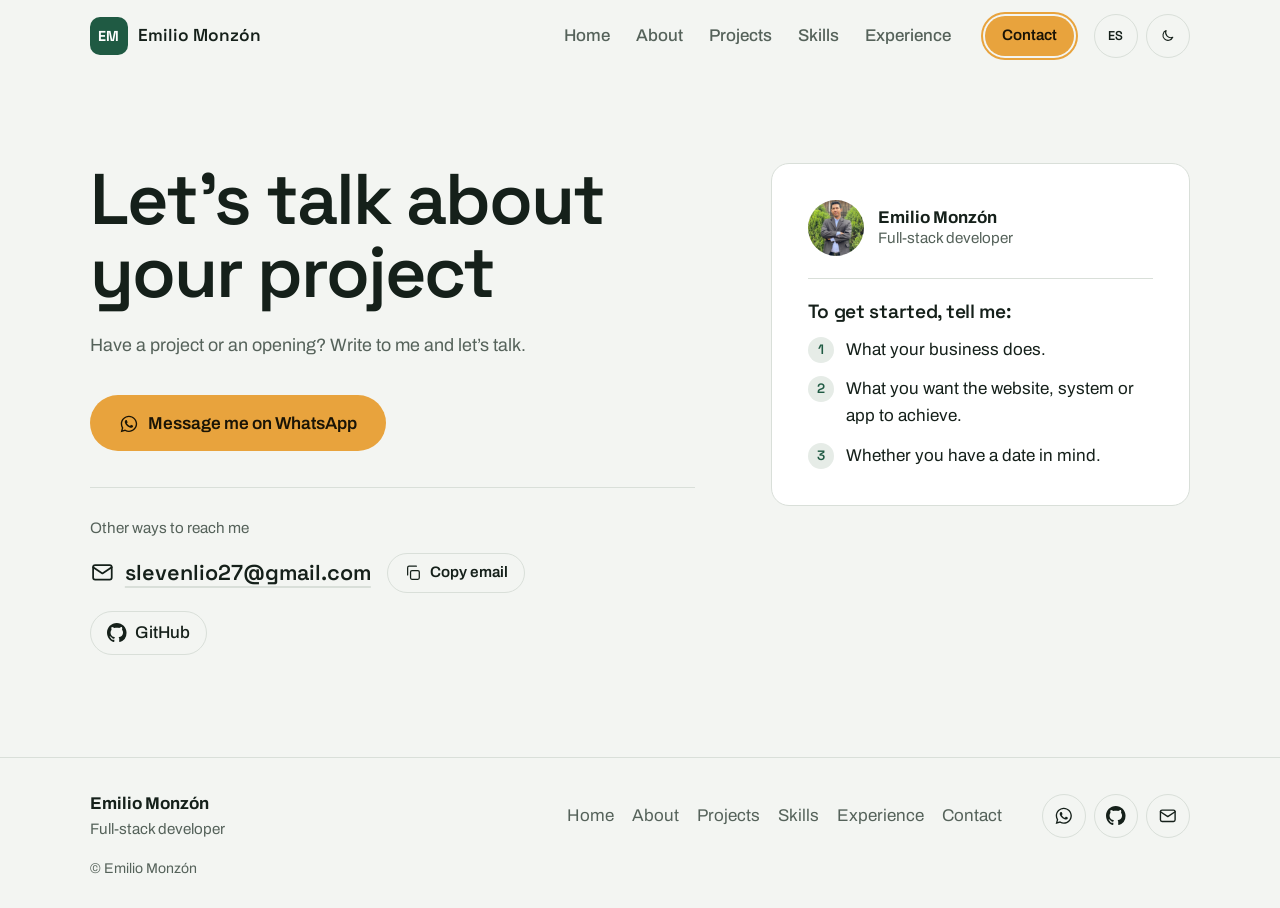
==== contacto.html @ 6cfb5571 "WhatsApp con mensaje listo y vista previa al compartir - El enlace de WhatsApp abre el chat con +505" ====
<!DOCTYPE html>
<html lang="es">
<head>
<meta charset="UTF-8">
<meta name="viewport" content="width=device-width, initial-scale=1, viewport-fit=cover">
<title>Contacto · Emilio Monzón</title>
<meta name="description" content="¿Tienes un proyecto? Escríbeme por WhatsApp o correo y conversemos.">
<link rel="canonical" href="https://slevenlio27.github.io/SlevenLio27/contacto.html">
<meta property="og:type" content="website">
<meta property="og:locale" content="es_NI">
<meta property="og:site_name" content="Emilio Monzón">
<meta property="og:title" content="Contacto · Emilio Monzón">
<meta property="og:description" content="¿Tienes un proyecto? Escríbeme por WhatsApp o correo y conversemos.">
<meta property="og:url" content="https://slevenlio27.github.io/SlevenLio27/contacto.html">
<meta property="og:image" content="https://slevenlio27.github.io/SlevenLio27/img/og.jpg">
<meta property="og:image:width" content="1200">
<meta property="og:image:height" content="630">
<meta property="og:image:alt" content="Emilio Monzón, desarrollador full stack, con capturas de sus proyectos">
<meta name="twitter:card" content="summary_large_image">
<meta name="twitter:image" content="https://slevenlio27.github.io/SlevenLio27/img/og.jpg">
<meta name="theme-color" content="#F3F5F2" media="(prefers-color-scheme: light)">
<meta name="theme-color" content="#0F1512" media="(prefers-color-scheme: dark)">
<script>try{var m=localStorage.getItem("theme");if(m==="dark"||m==="light")document.documentElement.dataset.theme=m;}catch(e){}</script>
<link rel="preconnect" href="https://fonts.googleapis.com">
<link rel="preconnect" href="https://fonts.gstatic.com" crossorigin>
<link href="https://fonts.googleapis.com/css2?family=Archivo:wght@400;500;600&family=Space+Grotesk:wght@500;600;700&display=swap" rel="stylesheet">
<link rel="stylesheet" href="css/estilos.css">
<link rel="icon" href="data:image/svg+xml,<svg xmlns='http://www.w3.org/2000/svg' viewBox='0 0 32 32'><rect width='32' height='32' rx='8' fill='%231F5A43'/><text x='16' y='21.5' font-family='Arial' font-weight='700' font-size='14' text-anchor='middle' fill='white'>EM</text></svg>">
</head>
<body data-page="contacto">
<a class="skip" href="#main">Saltar al contenido</a>
<div id="root"></div>
<noscript><p style="padding:2rem">Este sitio necesita JavaScript para mostrar su contenido.</p></noscript>
<script src="js/app.js"></script>
</body>
</html>
---- css/estilos.css ----
/* Portafolio · Emilio Monzón — estilos
   Una sola identidad: pino de Estelí como marca, ámbar solo para contactar. */

:root {
  --bg: #F3F5F2;
  --surface: #FFFFFF;
  --tint: #E6ECE7;
  --ink: #15201A;
  --muted: #55625A;
  --line: #D9DFD9;
  --pine: #1F5A43;
  --pine-ink: #FFFFFF;
  --amber: #E8A33D;
  --amber-hover: #DB9228;
  --amber-ink: #1A1406;
  --band: #173F30;
  --band-ink: #EEF4EF;
  --band-muted: #B9CCBF;
  --live: #2F9E5A;
  --shadow: 0 1px 2px rgba(21, 32, 26, .06), 0 12px 32px -12px rgba(21, 32, 26, .22);
  --radius: 14px;
  --font-head: "Space Grotesk", system-ui, sans-serif;
  --font-body: "Archivo", system-ui, sans-serif;
  --wrap: 1180px;
  --gutter: clamp(16px, 4vw, 40px);
  color-scheme: light;
}
@media (prefers-color-scheme: dark) {
  :root:not([data-theme="light"]) {
    --bg: #0F1512; --surface: #161F1A; --tint: #1C2721; --ink: #E8EEE9; --muted: #9DAAA2; --line: #2A3530;
    --pine: #6CC29C; --pine-ink: #0B1410; --amber: #F0B54F; --amber-hover: #F5C46C; --amber-ink: #1A1406;
    --band: #13231C; --band-ink: #E8EEE9; --band-muted: #A3B6AA; --live: #4CC27A;
    --shadow: 0 1px 2px rgba(0, 0, 0, .4), 0 14px 34px -14px rgba(0, 0, 0, .7);
    color-scheme: dark;
  }
}
:root[data-theme="dark"] {
  --bg: #0F1512; --surface: #161F1A; --tint: #1C2721; --ink: #E8EEE9; --muted: #9DAAA2; --line: #2A3530;
  --pine: #6CC29C; --pine-ink: #0B1410; --amber: #F0B54F; --amber-hover: #F5C46C; --amber-ink: #1A1406;
  --band: #13231C; --band-ink: #E8EEE9; --band-muted: #A3B6AA; --live: #4CC27A;
  --shadow: 0 1px 2px rgba(0, 0, 0, .4), 0 14px 34px -14px rgba(0, 0, 0, .7);
  color-scheme: dark;
}

*, *::before, *::after { box-sizing: border-box; }
html { -webkit-text-size-adjust: 100%; scroll-padding-top: 88px; }
body {
  margin: 0; background: var(--bg); color: var(--ink);
  font: 400 1.0625rem/1.6 var(--font-body);
  -webkit-font-smoothing: antialiased; text-rendering: optimizeLegibility;
  overflow-x: hidden;
}
img { display: block; max-width: 100%; }
a { color: inherit; }
h1, h2, h3 { font-family: var(--font-head); font-weight: 600; line-height: 1.12; letter-spacing: -.015em; margin: 0; text-wrap: balance; }
p { margin: 0; text-wrap: pretty; }
ul, ol { margin: 0; padding: 0; list-style: none; }
svg { width: 1.15em; height: 1.15em; flex: none; }
:focus-visible { outline: 3px solid var(--pine); outline-offset: 3px; border-radius: 6px; }
.visually-hidden { position: absolute !important; width: 1px; height: 1px; overflow: hidden; clip: rect(0 0 0 0); white-space: nowrap; }
.skip { position: absolute; left: 12px; top: -60px; z-index: 50; background: var(--ink); color: var(--bg); padding: 10px 14px; border-radius: 8px; text-decoration: none; }
.skip:focus { top: 12px; }
.wrap { width: 100%; max-width: var(--wrap); margin-inline: auto; padding-inline: var(--gutter); }
.muted { color: var(--muted); }
#root { min-height: 100vh; display: flex; flex-direction: column; }
main { flex: 1; }

/* ---------- botones ---------- */
.btn {
  display: inline-flex; align-items: center; justify-content: center; gap: .55em;
  min-height: 48px; padding: 0 1.3em; border-radius: 999px; border: 1.5px solid transparent;
  font: 600 1rem/1 var(--font-body); text-decoration: none; cursor: pointer; white-space: nowrap;
  transition: background-color .18s ease, border-color .18s ease, color .18s ease, transform .18s ease;
}
.btn:active { transform: translateY(1px); }
.btn-sm { min-height: 40px; padding: 0 1.05em; font-size: .95rem; }
.btn-lg { min-height: 56px; padding: 0 1.6em; font-size: 1.08rem; }
.btn-cta { background: var(--amber); color: var(--amber-ink); }
.btn-cta:hover { background: var(--amber-hover); }
.btn-cta:focus-visible { outline-color: var(--amber); }
.btn-primary { background: var(--pine); color: var(--pine-ink); }
.btn-primary:hover { filter: brightness(1.08); }
.btn-ghost { border-color: var(--line); color: var(--ink); background: transparent; }
.btn-ghost:hover { border-color: var(--ink); }
.btn-ghost-on-dark { border-color: rgba(255, 255, 255, .28); color: var(--band-ink); }
.btn-ghost-on-dark:hover { border-color: var(--band-ink); }
.icon-btn {
  display: inline-grid; place-items: center; width: 44px; height: 44px; border-radius: 999px;
  border: 1.5px solid var(--line); background: transparent; color: var(--ink); cursor: pointer;
  transition: border-color .18s ease;
}
.icon-btn:hover { border-color: var(--ink); }
.lang-code { font: 600 .8rem/1 var(--font-head); letter-spacing: .04em; }
.text-link { color: var(--pine); font-weight: 600; text-decoration: underline; text-decoration-thickness: 1.5px; text-underline-offset: 4px; }
.text-link:hover { text-decoration-thickness: 2.5px; }

/* ---------- cabecera ---------- */
.site-header { position: sticky; top: 0; z-index: 30; background: var(--bg); border-bottom: 1px solid transparent; transition: border-color .2s ease; }
.site-header.scrolled { border-bottom-color: var(--line); }
.header-row { display: flex; align-items: center; gap: 20px; min-height: 72px; }
.brand { display: inline-flex; align-items: center; gap: 10px; text-decoration: none; margin-right: auto; }
.brand-mark { display: grid; place-items: center; width: 38px; height: 38px; border-radius: 10px; background: var(--pine); color: var(--pine-ink); font: 700 .9rem/1 var(--font-head); letter-spacing: .02em; }
.brand-name { font: 600 1.08rem/1 var(--font-head); }
.nav { display: flex; align-items: center; gap: 22px; }
.nav ul { display: flex; gap: 2px; }
.nav ul a { display: block; padding: 10px 12px; border-radius: 8px; text-decoration: none; color: var(--muted); font-weight: 500; }
.nav ul a:hover { color: var(--ink); }
.nav ul a[aria-current="page"] { color: var(--ink); box-shadow: inset 0 -2px 0 var(--pine); border-radius: 0; }
.nav-cta[aria-current="page"], .mobile-cta[aria-current="page"] { box-shadow: 0 0 0 2px var(--bg), 0 0 0 4px var(--amber); }
.header-tools, .desk-tools, .nav-tools { display: flex; align-items: center; gap: 8px; }
.nav-tools, .mobile-cta, .menu-btn { display: none; }

@media (max-width: 980px) {
  .menu-btn, .mobile-cta { display: inline-flex; }
  .desk-tools { display: none; }
  .nav {
    position: fixed; inset: 72px 0 auto 0; z-index: 29; flex-direction: column; align-items: stretch; gap: 12px;
    padding: 12px var(--gutter) 24px; background: var(--bg); border-bottom: 1px solid var(--line);
    box-shadow: 0 18px 30px -20px rgba(0, 0, 0, .35);
    visibility: hidden; opacity: 0; transform: translateY(-8px);
    transition: opacity .18s ease, transform .18s ease, visibility 0s linear .18s;
  }
  .menu-open .nav { visibility: visible; opacity: 1; transform: none; transition: opacity .18s ease, transform .18s ease; }
  .nav ul { flex-direction: column; }
  .nav ul a { padding: 14px 4px; font-size: 1.1rem; border-bottom: 1px solid var(--line); border-radius: 0; }
  .nav ul a[aria-current="page"] { box-shadow: inset 3px 0 0 var(--pine); padding-left: 14px; }
  .nav-cta { display: none; }
  .nav-tools { display: flex; padding-top: 4px; }
}
@media (max-width: 359px) { .brand-name { display: none; } }

/* ---------- inicio ---------- */
.hero { display: grid; grid-template-columns: minmax(0, 1fr) minmax(0, 1.02fr); gap: clamp(32px, 5vw, 72px); align-items: center; padding-block: clamp(36px, 6vw, 80px) clamp(40px, 6vw, 88px); }
.hero-who { display: flex; align-items: center; gap: 12px; margin-bottom: 28px; line-height: 1.3; }
.hero-who strong { display: block; font-weight: 600; }
.hero-who span span { color: var(--muted); font-size: .95rem; }
.avatar { width: 48px; height: 48px; border-radius: 999px; overflow: hidden; background: var(--tint); flex: none; }
.avatar img { width: 100%; height: 100%; object-fit: cover; }
.hero h1 { font-size: clamp(2.3rem, 4.6vw, 4rem); line-height: 1.04; letter-spacing: -.028em; max-width: 15ch; }
.lead { font-size: clamp(1.08rem, 1.4vw, 1.22rem); color: var(--muted); max-width: 52ch; margin-top: 22px; }
.hero-actions { display: flex; flex-wrap: wrap; gap: 12px; margin-top: 32px; }

/* collage de capturas reales: el elemento memorable */
.collage { position: relative; aspect-ratio: 1 / .9; }
.collage .device { position: absolute; margin: 0; }
.collage .c-wide { top: 4%; left: 0; width: 92%; }
.collage .c-tall { width: 29%; }
.collage .c-tall-1 { right: 0; bottom: 0; }
.collage .c-tall-2 { right: 25%; bottom: 0; z-index: 2; }
.collage:has(.c-tall-2) .c-tall-1 { bottom: 7%; }
.collage:not(:has(.c-wide)) .c-tall-1 { left: 8%; right: auto; top: 0; bottom: auto; width: 40%; }
.collage:not(:has(.c-wide)) .c-tall-2 { right: 6%; bottom: 0; width: 40%; }
.ready .collage .device { animation: settle .9s cubic-bezier(.2, .8, .2, 1) both; }
.ready .collage .c-tall-1 { animation-delay: .12s; }
.ready .collage .c-tall-2 { animation-delay: .24s; }
@keyframes settle { from { opacity: 0; transform: translateY(28px); } to { opacity: 1; transform: none; } }

/* marcos */
.device { margin: 0; position: relative; }
.browser { background: var(--surface); border: 1px solid var(--line); border-radius: 12px; overflow: hidden; box-shadow: var(--shadow); }
.browser-bar { display: flex; align-items: center; gap: 6px; height: 34px; padding: 0 12px; border-bottom: 1px solid var(--line); background: var(--surface); }
.browser-bar i { width: 9px; height: 9px; border-radius: 99px; background: var(--line); }
.browser-bar span { margin-left: 10px; font-size: .74rem; color: var(--muted); white-space: nowrap; overflow: hidden; text-overflow: ellipsis; background: var(--tint); padding: 3px 12px; border-radius: 99px; max-width: 70%; }
.browser-screen { position: relative; aspect-ratio: 1 / var(--r, .625); background: var(--tint); overflow: hidden; }
.browser-screen img, .phone-screen img { position: absolute; inset: 0; width: 100%; height: 100%; object-fit: cover; object-position: top center; }
.phone { padding: 7px; background: #111814; border: 1px solid var(--line); border-radius: 26px; box-shadow: var(--shadow); }
.phone-screen { position: relative; aspect-ratio: 9 / 19; border-radius: 20px; overflow: hidden; background: var(--tint); }
.shot-initials { position: absolute; inset: 0; display: grid; place-items: center; font: 700 2rem/1 var(--font-head); color: var(--muted); }

/* tira de sitios en línea */
.live-strip { border-block: 1px solid var(--line); }
.live-list { display: flex; flex-wrap: wrap; }
.live-list li { flex: 1 1 220px; min-width: 0; }
.live-list a, .live-host { min-width: 0; }
.live-list li + li { border-left: 1px solid var(--line); }
.live-list a { display: flex; align-items: center; gap: 10px; padding: 20px 20px; text-decoration: none; min-height: 64px; }
.live-list li:first-child a { padding-left: 0; }
.live-list strong { white-space: nowrap; }
.live-list a:hover strong { text-decoration: underline; text-underline-offset: 3px; }
.live-host { color: var(--muted); font-size: .92rem; margin-right: auto; white-space: nowrap; overflow: hidden; text-overflow: ellipsis; }
.live-list svg { color: var(--muted); }
.dot { width: 8px; height: 8px; border-radius: 99px; background: var(--live); box-shadow: 0 0 0 4px color-mix(in srgb, var(--live) 22%, transparent); flex: none; }

/* bloques */
.block { padding-block: clamp(56px, 8vw, 104px) 0; }
.block-head { display: flex; align-items: baseline; justify-content: space-between; gap: 16px; flex-wrap: wrap; }
.block-title { font-size: clamp(1.6rem, 2.6vw, 2.25rem); letter-spacing: -.02em; max-width: 24ch; }
.services { display: grid; grid-template-columns: repeat(3, minmax(0, 1fr)); gap: clamp(20px, 3vw, 40px); margin-top: 36px; }
.services li { border-top: 2px solid var(--pine); padding-top: 22px; }
.services h3 { font-size: 1.28rem; margin-bottom: 10px; }
.services p { color: var(--muted); }

.work-grid { display: grid; grid-template-columns: repeat(3, minmax(0, 1fr)); gap: clamp(16px, 2.4vw, 28px); margin-top: 32px; }
.work-card a { display: block; text-decoration: none; height: 100%; }
.work-card h3 { font-size: 1.22rem; margin-top: 18px; }
.work-card p { color: var(--muted); margin-top: 6px; font-size: .98rem; display: -webkit-box; -webkit-line-clamp: 3; -webkit-box-orient: vertical; overflow: hidden; }
.work-card a:hover h3 { text-decoration: underline; text-underline-offset: 4px; text-decoration-thickness: 2px; }
.work-media { aspect-ratio: 4 / 3; background: var(--tint); border-radius: var(--radius); padding: clamp(14px, 2vw, 22px); display: grid; place-items: center; overflow: hidden; }
.work-media .browser { width: 100%; }
.work-media .browser-screen { aspect-ratio: 1 / .62; }
.work-media .phone { height: 100%; padding: 5px; border-radius: 18px; }
.work-media .phone-screen { height: 100%; width: auto; border-radius: 14px; }

.process { display: grid; grid-template-columns: repeat(4, minmax(0, 1fr)); gap: clamp(16px, 2.4vw, 32px); margin-top: 36px; counter-reset: step; }
.process li { counter-increment: step; position: relative; padding-top: 58px; }
.process li::before { content: counter(step); position: absolute; top: 0; left: 0; display: grid; place-items: center; width: 40px; height: 40px; border-radius: 99px; background: var(--pine); color: var(--pine-ink); font: 600 1rem/1 var(--font-head); }
.process li:not(:last-child)::after { content: ""; position: absolute; top: 20px; left: 52px; right: -12px; height: 1.5px; background: var(--line); }
.process h3 { font-size: 1.18rem; margin-bottom: 8px; }
.process p { color: var(--muted); font-size: .98rem; }

/* franja de llamada a la acción */
.cta-band { background: var(--band); color: var(--band-ink); margin-top: clamp(64px, 9vw, 120px); }
.cta-inner { display: flex; align-items: center; justify-content: space-between; gap: 28px 48px; flex-wrap: wrap; padding-block: clamp(44px, 6vw, 72px); }
.cta-band h2 { font-size: clamp(1.7rem, 3vw, 2.5rem); letter-spacing: -.02em; }
.cta-band p { color: var(--band-muted); margin-top: 10px; max-width: 50ch; }
.cta-actions { display: flex; flex-wrap: wrap; gap: 12px; }

/* pie */
.site-footer { border-top: 1px solid var(--line); }
.cta-band + .site-footer { border-top: 0; }
.footer-row { display: flex; align-items: center; gap: 24px 40px; flex-wrap: wrap; padding-block: 32px 16px; }
.footer-id { display: flex; flex-direction: column; margin-right: auto; }
.footer-id span { color: var(--muted); font-size: .95rem; }
.footer-nav { display: flex; flex-wrap: wrap; gap: 4px 18px; }
.footer-nav a { color: var(--muted); text-decoration: none; display: inline-block; padding: 8px 0; }
.footer-nav a:hover { color: var(--ink); }
.socials { display: flex; gap: 8px; }
.socials a { display: grid; place-items: center; width: 44px; height: 44px; border-radius: 999px; border: 1.5px solid var(--line); color: var(--ink); }
.socials a:hover { border-color: var(--ink); }
.footer-note { color: var(--muted); font-size: .88rem; padding-bottom: 28px; }

/* ---------- páginas internas ---------- */
.page-head { padding-block: clamp(40px, 7vw, 88px) clamp(28px, 4vw, 48px); }
.page-head h1 { font-size: clamp(2.4rem, 5.4vw, 4.4rem); letter-spacing: -.03em; line-height: 1.02; }

/* sobre mí */
.about { display: grid; grid-template-columns: minmax(0, 1.25fr) minmax(0, .9fr); gap: clamp(32px, 6vw, 88px); align-items: start; }
.about-text { display: grid; gap: 18px; font-size: 1.12rem; max-width: 62ch; }
.about-text p:first-child { font-size: clamp(1.22rem, 1.8vw, 1.42rem); line-height: 1.5; color: var(--ink); }
.about-text p + p { color: var(--muted); }
.about-place { display: flex; align-items: center; gap: 8px; font-weight: 600; color: var(--pine) !important; }
.about-photo { margin: 0; border-radius: var(--radius); overflow: hidden; background: var(--tint); aspect-ratio: 4 / 5; }
.about-photo img { width: 100%; height: 100%; object-fit: cover; }
.traits { display: grid; grid-template-columns: repeat(3, minmax(0, 1fr)); gap: 0 32px; margin-top: 28px; }
.traits li { display: flex; gap: 12px; align-items: flex-start; padding: 18px 0; border-bottom: 1px solid var(--line); font-size: 1.08rem; }
.traits svg { color: var(--pine); margin-top: 4px; }
.traits small { display: block; color: var(--muted); font-size: .95rem; }

/* proyectos */
.cases { display: grid; gap: clamp(56px, 8vw, 104px); }
.case { display: grid; grid-template-columns: minmax(0, 1.15fr) minmax(0, 1fr); gap: clamp(28px, 5vw, 72px); align-items: center; scroll-margin-top: 96px; }
.case.flip .case-media { order: 2; }
.case-media { background: var(--tint); border-radius: calc(var(--radius) + 6px); padding: clamp(20px, 4vw, 48px); display: grid; place-items: center; }
.case-media .phone { width: min(260px, 62%); }
.case-media .browser { width: 100%; }
.case-live { display: flex; align-items: center; gap: 10px; font-weight: 600; color: var(--live); font-size: .95rem; }
.case-live > span { white-space: nowrap; }
.case-host { color: var(--muted); font-weight: 500; min-width: 0; overflow: hidden; text-overflow: ellipsis; }
.case-host::before { content: "/"; margin-right: 10px; color: var(--line); }
.case h2 { font-size: clamp(1.9rem, 3.4vw, 2.8rem); letter-spacing: -.025em; margin-top: 14px; }
.case-desc { color: var(--muted); font-size: 1.1rem; margin-top: 14px; max-width: 52ch; }
.case-label { font: 600 .95rem/1 var(--font-body); color: var(--ink); margin-top: 26px; }
.tags { display: flex; flex-wrap: wrap; gap: 8px; margin-top: 12px; }
.tags li { padding: 6px 12px; border-radius: 99px; background: var(--surface); border: 1px solid var(--line); font-size: .92rem; }
.tags-lg li { padding: 10px 16px; font-size: 1rem; }
.case-links { display: flex; flex-wrap: wrap; gap: 12px; margin-top: 28px; }

/* habilidades */
.skills { display: grid; grid-template-columns: repeat(2, minmax(0, 1fr)); gap: clamp(32px, 6vw, 80px); }
.skill-list { margin-top: 20px; }
.skill { padding: 16px 0; border-bottom: 1px solid var(--line); }
.skill-top { display: flex; justify-content: space-between; align-items: baseline; gap: 16px; }
.skill-top strong { font-size: 1.1rem; font-weight: 600; }
.skill-meta { display: flex; gap: 14px; color: var(--muted); font-size: .92rem; }
.meter { display: grid; grid-template-columns: repeat(4, 1fr); gap: 4px; margin-top: 10px; }
.meter i { height: 6px; border-radius: 99px; background: var(--line); }
.meter i.on { background: var(--pine); }
.skill-note { color: var(--muted); font-size: .95rem; margin-top: 8px; }

/* experiencia */
.timeline { border-left: 2px solid var(--line); margin-left: 6px; }
.timeline li { position: relative; display: grid; grid-template-columns: 200px minmax(0, 1fr); gap: 8px 40px; padding: 0 0 48px 32px; }
.timeline li::before { content: ""; position: absolute; left: -8px; top: 6px; width: 14px; height: 14px; border-radius: 99px; background: var(--bg); border: 3px solid var(--pine); }
.tl-period { color: var(--muted); font-weight: 500; padding-top: 2px; }
.tl-body h2 { font-size: 1.4rem; }
.tl-body p { color: var(--muted); margin-top: 8px; max-width: 60ch; }
.tl-body .tl-place { color: var(--pine); font-weight: 600; margin-top: 4px; }

/* contacto */
.contact { display: grid; grid-template-columns: minmax(0, 1.3fr) minmax(0, .9fr); gap: clamp(32px, 6vw, 88px); align-items: start; padding-block: clamp(40px, 7vw, 96px) clamp(56px, 8vw, 112px); }
.contact h1 { font-size: clamp(2.5rem, 5.6vw, 4.6rem); letter-spacing: -.03em; line-height: 1.02; max-width: 13ch; }
.contact-actions { margin-top: 36px; }
.email-row { display: flex; align-items: center; flex-wrap: wrap; gap: 12px 16px; margin-top: 36px; padding-top: 28px; border-top: 1px solid var(--line); }
.contact-alt { width: 100%; color: var(--muted); font-size: .95rem; }
.email-link { display: inline-flex; align-items: center; gap: 10px; font: 600 clamp(1.1rem, 2vw, 1.35rem)/1.2 var(--font-head); text-decoration: underline; text-decoration-color: var(--line); text-underline-offset: 6px; overflow-wrap: anywhere; }
.email-link:hover { text-decoration-color: currentColor; }
.contact-more { display: flex; flex-wrap: wrap; gap: 10px; margin-top: 18px; }
.contact-more a { display: inline-flex; align-items: center; gap: 8px; min-height: 44px; padding: 0 16px; border: 1.5px solid var(--line); border-radius: 99px; text-decoration: none; font-weight: 500; }
.contact-more a:hover { border-color: var(--ink); }
.brief { background: var(--surface); border: 1px solid var(--line); border-radius: calc(var(--radius) + 4px); padding: clamp(24px, 3vw, 36px); }
.brief-id { display: flex; align-items: center; gap: 14px; padding-bottom: 22px; border-bottom: 1px solid var(--line); line-height: 1.3; }
.brief-id img { width: 56px; height: 56px; border-radius: 99px; object-fit: cover; }
.brief-id span { display: block; color: var(--muted); font-size: .95rem; }
.brief h2 { font-size: 1.2rem; margin-top: 22px; }
.brief ol { counter-reset: q; margin-top: 14px; display: grid; gap: 12px; }
.brief li { counter-increment: q; display: flex; gap: 12px; }
.brief li::before { content: counter(q); flex: none; display: grid; place-items: center; width: 26px; height: 26px; border-radius: 99px; background: var(--tint); color: var(--pine); font: 600 .85rem/1 var(--font-head); margin-top: 1px; }

/* ---------- adaptable ---------- */
@media (max-width: 980px) {
  .hero { grid-template-columns: minmax(0, 1fr); }
  .collage { max-width: 620px; width: 100%; margin-inline: auto; }
  .work-grid { grid-template-columns: repeat(2, minmax(0, 1fr)); }
  .process { grid-template-columns: repeat(2, minmax(0, 1fr)); row-gap: 36px; }
  .process li:nth-child(2n)::after { display: none; }
  .case, .case.flip { grid-template-columns: minmax(0, 1fr); }
  .case.flip .case-media { order: 0; }
  .contact { grid-template-columns: minmax(0, 1fr); }
  .traits { grid-template-columns: repeat(2, minmax(0, 1fr)); }
}
@media (max-width: 700px) {
  .services, .work-grid, .skills, .about { grid-template-columns: minmax(0, 1fr); }
  .about-photo { max-width: 420px; }
  .live-list { display: grid; grid-template-columns: minmax(0, 1fr); }
  .live-list li + li { border-left: 0; border-top: 1px solid var(--line); }
  .live-list a { padding-inline: 0; }
  .timeline li { grid-template-columns: minmax(0, 1fr); padding-left: 26px; }
  .cta-actions .btn { flex: 1 1 auto; }
}
@media (max-width: 520px) {
  .process { grid-template-columns: 1fr; }
  .process li::after { display: none; }
  .traits { grid-template-columns: 1fr; }
  .hero-actions .btn, .contact-actions .btn { width: 100%; }
  .footer-row { flex-direction: column; align-items: flex-start; }
}

@media (prefers-reduced-motion: reduce) {
  *, *::before, *::after { animation: none !important; transition: none !important; scroll-behavior: auto !important; }
}
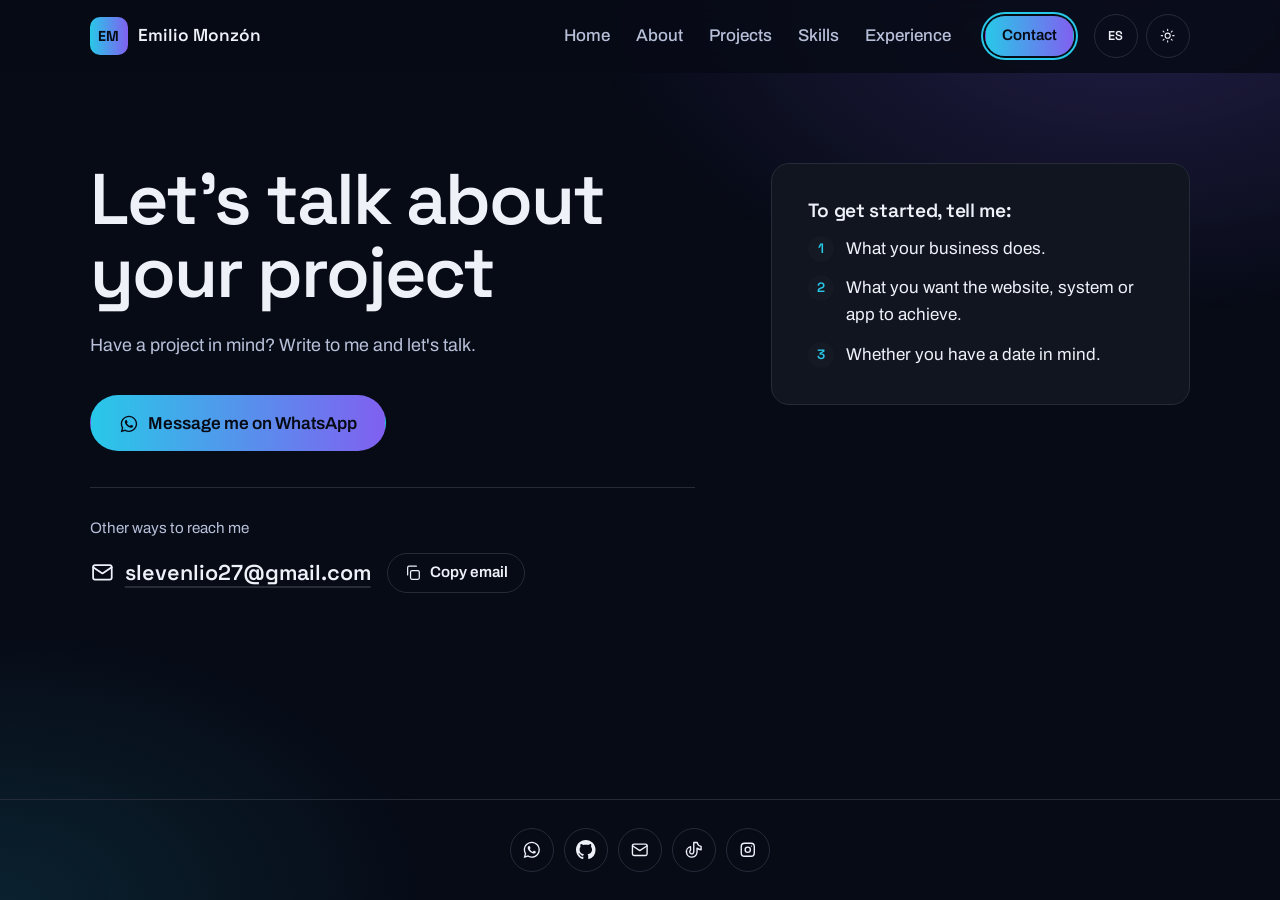
==== commit 903ec05e: "Paleta del proyecto Redes Sociales Azul noche (#070B16) como tema principal, con acento en degradado" ====
--- a/contacto.html
+++ b/contacto.html
@@ -18,14 +18,13 @@
 <meta property="og:image:alt" content="Emilio Monzón, desarrollador full stack, con capturas de sus proyectos">
 <meta name="twitter:card" content="summary_large_image">
 <meta name="twitter:image" content="https://slevenlio27.github.io/SlevenLio27/img/og.jpg">
-<meta name="theme-color" content="#F3F5F2" media="(prefers-color-scheme: light)">
-<meta name="theme-color" content="#0F1512" media="(prefers-color-scheme: dark)">
+<meta name="theme-color" content="#070B16">
 <script>try{var m=localStorage.getItem("theme");if(m==="dark"||m==="light")document.documentElement.dataset.theme=m;}catch(e){}</script>
 <link rel="preconnect" href="https://fonts.googleapis.com">
 <link rel="preconnect" href="https://fonts.gstatic.com" crossorigin>
 <link href="https://fonts.googleapis.com/css2?family=Archivo:wght@400;500;600&family=Space+Grotesk:wght@500;600;700&display=swap" rel="stylesheet">
 <link rel="stylesheet" href="css/estilos.css">
-<link rel="icon" href="data:image/svg+xml,<svg xmlns='http://www.w3.org/2000/svg' viewBox='0 0 32 32'><rect width='32' height='32' rx='8' fill='%231F5A43'/><text x='16' y='21.5' font-family='Arial' font-weight='700' font-size='14' text-anchor='middle' fill='white'>EM</text></svg>">
+<link rel="icon" href="data:image/svg+xml,<svg xmlns='http://www.w3.org/2000/svg' viewBox='0 0 32 32'><rect width='32' height='32' rx='8' fill='%2328C8E8'/><text x='16' y='21.5' font-family='Arial' font-weight='700' font-size='14' text-anchor='middle' fill='%23070B16'>EM</text></svg>">
 </head>
 <body data-page="contacto">
 <a class="skip" href="#main">Saltar al contenido</a>
--- a/css/estilos.css
+++ b/css/estilos.css
@@ -1,45 +1,40 @@
 /* Portafolio · Emilio Monzón — estilos
-   Una sola identidad: pino de Estelí como marca, ámbar solo para contactar. */
+   Paleta del proyecto Redes Sociales: azul noche con acento cian → violeta.
+   El tema oscuro es el principal; el claro es opcional. */
 
 :root {
-  --bg: #F3F5F2;
-  --surface: #FFFFFF;
-  --tint: #E6ECE7;
-  --ink: #15201A;
-  --muted: #55625A;
-  --line: #D9DFD9;
-  --pine: #1F5A43;
-  --pine-ink: #FFFFFF;
-  --amber: #E8A33D;
-  --amber-hover: #DB9228;
-  --amber-ink: #1A1406;
-  --band: #173F30;
-  --band-ink: #EEF4EF;
-  --band-muted: #B9CCBF;
-  --live: #2F9E5A;
-  --shadow: 0 1px 2px rgba(21, 32, 26, .06), 0 12px 32px -12px rgba(21, 32, 26, .22);
+  --bg: #070B16;
+  --surface: #11151F;
+  --tint: #151923;
+  --ink: #EEF1F8;
+  --muted: #B8C0D9;
+  --line: #262B3A;
+  --pine: #28C8E8;
+  --pine-ink: #070B16;
+  --violet: #8060F0;
+  --cta-bg: linear-gradient(90deg, #28C8E8, #8060F0);
+  --amber: #28C8E8;
+  --amber-ink: #070B16;
+  --band: #101427;
+  --band-ink: #EEF1F8;
+  --band-muted: #B8C0D9;
+  --live: #28C8E8;
+  --glow: radial-gradient(60% 50% at 88% 0%, rgba(128, 96, 240, .22), transparent 70%), radial-gradient(50% 45% at 0% 100%, rgba(40, 200, 232, .12), transparent 70%);
+  --shadow: 0 1px 2px rgba(0, 0, 0, .4), 0 18px 40px -16px rgba(0, 0, 0, .75);
   --radius: 14px;
   --font-head: "Space Grotesk", system-ui, sans-serif;
   --font-body: "Archivo", system-ui, sans-serif;
   --wrap: 1180px;
   --gutter: clamp(16px, 4vw, 40px);
+  color-scheme: dark;
+}
+:root[data-theme="light"] {
+  --bg: #F5F7FB; --surface: #FFFFFF; --tint: #E9EDF6; --ink: #0B1020; --muted: #4A5370; --line: #D6DCEA;
+  --pine: #0A7FA0; --pine-ink: #FFFFFF; --violet: #6A4BE0; --amber: #0A7FA0; --amber-ink: #070B16;
+  --band: #0B1020; --band-ink: #EEF1F8; --band-muted: #B8C0D9; --live: #0A7FA0;
+  --glow: radial-gradient(60% 50% at 88% 0%, rgba(128, 96, 240, .10), transparent 70%), radial-gradient(50% 45% at 0% 100%, rgba(40, 200, 232, .08), transparent 70%);
+  --shadow: 0 1px 2px rgba(11, 16, 32, .06), 0 14px 32px -14px rgba(11, 16, 32, .25);
   color-scheme: light;
-}
-@media (prefers-color-scheme: dark) {
-  :root:not([data-theme="light"]) {
-    --bg: #0F1512; --surface: #161F1A; --tint: #1C2721; --ink: #E8EEE9; --muted: #9DAAA2; --line: #2A3530;
-    --pine: #6CC29C; --pine-ink: #0B1410; --amber: #F0B54F; --amber-hover: #F5C46C; --amber-ink: #1A1406;
-    --band: #13231C; --band-ink: #E8EEE9; --band-muted: #A3B6AA; --live: #4CC27A;
-    --shadow: 0 1px 2px rgba(0, 0, 0, .4), 0 14px 34px -14px rgba(0, 0, 0, .7);
-    color-scheme: dark;
-  }
-}
-:root[data-theme="dark"] {
-  --bg: #0F1512; --surface: #161F1A; --tint: #1C2721; --ink: #E8EEE9; --muted: #9DAAA2; --line: #2A3530;
-  --pine: #6CC29C; --pine-ink: #0B1410; --amber: #F0B54F; --amber-hover: #F5C46C; --amber-ink: #1A1406;
-  --band: #13231C; --band-ink: #E8EEE9; --band-muted: #A3B6AA; --live: #4CC27A;
-  --shadow: 0 1px 2px rgba(0, 0, 0, .4), 0 14px 34px -14px rgba(0, 0, 0, .7);
-  color-scheme: dark;
 }
 
 *, *::before, *::after { box-sizing: border-box; }
@@ -50,6 +45,7 @@
   -webkit-font-smoothing: antialiased; text-rendering: optimizeLegibility;
   overflow-x: hidden;
 }
+body::before { content: ""; position: fixed; inset: 0; z-index: -1; background: var(--glow); pointer-events: none; }
 img { display: block; max-width: 100%; }
 a { color: inherit; }
 h1, h2, h3 { font-family: var(--font-head); font-weight: 600; line-height: 1.12; letter-spacing: -.015em; margin: 0; text-wrap: balance; }
@@ -75,15 +71,13 @@
 .btn:active { transform: translateY(1px); }
 .btn-sm { min-height: 40px; padding: 0 1.05em; font-size: .95rem; }
 .btn-lg { min-height: 56px; padding: 0 1.6em; font-size: 1.08rem; }
-.btn-cta { background: var(--amber); color: var(--amber-ink); }
-.btn-cta:hover { background: var(--amber-hover); }
+.btn-cta { background: var(--cta-bg); color: var(--amber-ink); }
+.btn-cta:hover { filter: brightness(1.08); }
 .btn-cta:focus-visible { outline-color: var(--amber); }
 .btn-primary { background: var(--pine); color: var(--pine-ink); }
 .btn-primary:hover { filter: brightness(1.08); }
 .btn-ghost { border-color: var(--line); color: var(--ink); background: transparent; }
 .btn-ghost:hover { border-color: var(--ink); }
-.btn-ghost-on-dark { border-color: rgba(255, 255, 255, .28); color: var(--band-ink); }
-.btn-ghost-on-dark:hover { border-color: var(--band-ink); }
 .icon-btn {
   display: inline-grid; place-items: center; width: 44px; height: 44px; border-radius: 999px;
   border: 1.5px solid var(--line); background: transparent; color: var(--ink); cursor: pointer;
@@ -95,11 +89,11 @@
 .text-link:hover { text-decoration-thickness: 2.5px; }
 
 /* ---------- cabecera ---------- */
-.site-header { position: sticky; top: 0; z-index: 30; background: var(--bg); border-bottom: 1px solid transparent; transition: border-color .2s ease; }
+.site-header { position: sticky; top: 0; z-index: 30; background: color-mix(in srgb, var(--bg) 88%, transparent); backdrop-filter: blur(10px); -webkit-backdrop-filter: blur(10px); border-bottom: 1px solid transparent; transition: border-color .2s ease; }
 .site-header.scrolled { border-bottom-color: var(--line); }
 .header-row { display: flex; align-items: center; gap: 20px; min-height: 72px; }
 .brand { display: inline-flex; align-items: center; gap: 10px; text-decoration: none; margin-right: auto; }
-.brand-mark { display: grid; place-items: center; width: 38px; height: 38px; border-radius: 10px; background: var(--pine); color: var(--pine-ink); font: 700 .9rem/1 var(--font-head); letter-spacing: .02em; }
+.brand-mark { display: grid; place-items: center; width: 38px; height: 38px; border-radius: 10px; background: var(--cta-bg); color: var(--pine-ink); font: 700 .9rem/1 var(--font-head); letter-spacing: .02em; }
 .brand-name { font: 600 1.08rem/1 var(--font-head); }
 .nav { display: flex; align-items: center; gap: 22px; }
 .nav ul { display: flex; gap: 2px; }
@@ -148,11 +142,19 @@
 .collage .c-tall-1 { right: 0; bottom: 0; }
 .collage .c-tall-2 { right: 25%; bottom: 0; z-index: 2; }
 .collage:has(.c-tall-2) .c-tall-1 { bottom: 7%; }
-.collage:not(:has(.c-wide)) .c-tall-1 { left: 8%; right: auto; top: 0; bottom: auto; width: 40%; }
-.collage:not(:has(.c-wide)) .c-tall-2 { right: 6%; bottom: 0; width: 40%; }
+.collage.phones { aspect-ratio: 1 / .84; }
+.collage.phones .device { width: 33%; top: 9%; }
+.collage.phones .c-left { left: 2%; transform: rotate(-4deg); }
+.collage.phones .c-right { right: 2%; transform: rotate(4deg); }
+.collage.phones .c-mid { left: 31.5%; width: 37%; top: 0; z-index: 2; }
+.collage.phones .c-mid:only-child { left: 31.5%; }
 .ready .collage .device { animation: settle .9s cubic-bezier(.2, .8, .2, 1) both; }
 .ready .collage .c-tall-1 { animation-delay: .12s; }
 .ready .collage .c-tall-2 { animation-delay: .24s; }
+.ready .collage.phones .c-left { animation-name: settle-left; animation-delay: .12s; }
+.ready .collage.phones .c-right { animation-name: settle-right; animation-delay: .24s; }
+@keyframes settle-left { from { opacity: 0; transform: translateY(28px) rotate(-4deg); } to { opacity: 1; transform: rotate(-4deg); } }
+@keyframes settle-right { from { opacity: 0; transform: translateY(28px) rotate(4deg); } to { opacity: 1; transform: rotate(4deg); } }
 @keyframes settle { from { opacity: 0; transform: translateY(28px); } to { opacity: 1; transform: none; } }
 
 /* marcos */
@@ -167,18 +169,6 @@
 .phone-screen { position: relative; aspect-ratio: 9 / 19; border-radius: 20px; overflow: hidden; background: var(--tint); }
 .shot-initials { position: absolute; inset: 0; display: grid; place-items: center; font: 700 2rem/1 var(--font-head); color: var(--muted); }
 
-/* tira de sitios en línea */
-.live-strip { border-block: 1px solid var(--line); }
-.live-list { display: flex; flex-wrap: wrap; }
-.live-list li { flex: 1 1 220px; min-width: 0; }
-.live-list a, .live-host { min-width: 0; }
-.live-list li + li { border-left: 1px solid var(--line); }
-.live-list a { display: flex; align-items: center; gap: 10px; padding: 20px 20px; text-decoration: none; min-height: 64px; }
-.live-list li:first-child a { padding-left: 0; }
-.live-list strong { white-space: nowrap; }
-.live-list a:hover strong { text-decoration: underline; text-underline-offset: 3px; }
-.live-host { color: var(--muted); font-size: .92rem; margin-right: auto; white-space: nowrap; overflow: hidden; text-overflow: ellipsis; }
-.live-list svg { color: var(--muted); }
 .dot { width: 8px; height: 8px; border-radius: 99px; background: var(--live); box-shadow: 0 0 0 4px color-mix(in srgb, var(--live) 22%, transparent); flex: none; }
 
 /* bloques */
@@ -186,20 +176,9 @@
 .block-head { display: flex; align-items: baseline; justify-content: space-between; gap: 16px; flex-wrap: wrap; }
 .block-title { font-size: clamp(1.6rem, 2.6vw, 2.25rem); letter-spacing: -.02em; max-width: 24ch; }
 .services { display: grid; grid-template-columns: repeat(3, minmax(0, 1fr)); gap: clamp(20px, 3vw, 40px); margin-top: 36px; }
-.services li { border-top: 2px solid var(--pine); padding-top: 22px; }
+.services li { border-top: 2px solid; border-image: var(--cta-bg) 1; padding-top: 22px; }
 .services h3 { font-size: 1.28rem; margin-bottom: 10px; }
 .services p { color: var(--muted); }
-
-.work-grid { display: grid; grid-template-columns: repeat(3, minmax(0, 1fr)); gap: clamp(16px, 2.4vw, 28px); margin-top: 32px; }
-.work-card a { display: block; text-decoration: none; height: 100%; }
-.work-card h3 { font-size: 1.22rem; margin-top: 18px; }
-.work-card p { color: var(--muted); margin-top: 6px; font-size: .98rem; display: -webkit-box; -webkit-line-clamp: 3; -webkit-box-orient: vertical; overflow: hidden; }
-.work-card a:hover h3 { text-decoration: underline; text-underline-offset: 4px; text-decoration-thickness: 2px; }
-.work-media { aspect-ratio: 4 / 3; background: var(--tint); border-radius: var(--radius); padding: clamp(14px, 2vw, 22px); display: grid; place-items: center; overflow: hidden; }
-.work-media .browser { width: 100%; }
-.work-media .browser-screen { aspect-ratio: 1 / .62; }
-.work-media .phone { height: 100%; padding: 5px; border-radius: 18px; }
-.work-media .phone-screen { height: 100%; width: auto; border-radius: 14px; }
 
 .process { display: grid; grid-template-columns: repeat(4, minmax(0, 1fr)); gap: clamp(16px, 2.4vw, 32px); margin-top: 36px; counter-reset: step; }
 .process li { counter-increment: step; position: relative; padding-top: 58px; }
@@ -209,25 +188,19 @@
 .process p { color: var(--muted); font-size: .98rem; }
 
 /* franja de llamada a la acción */
-.cta-band { background: var(--band); color: var(--band-ink); margin-top: clamp(64px, 9vw, 120px); }
+.cta-band { background: radial-gradient(70% 120% at 100% 0%, rgba(128, 96, 240, .28), transparent 70%), var(--band); border-block: 1px solid var(--line); color: var(--band-ink); margin-top: clamp(64px, 9vw, 120px); }
 .cta-inner { display: flex; align-items: center; justify-content: space-between; gap: 28px 48px; flex-wrap: wrap; padding-block: clamp(44px, 6vw, 72px); }
 .cta-band h2 { font-size: clamp(1.7rem, 3vw, 2.5rem); letter-spacing: -.02em; }
-.cta-band p { color: var(--band-muted); margin-top: 10px; max-width: 50ch; }
 .cta-actions { display: flex; flex-wrap: wrap; gap: 12px; }
 
-/* pie */
+/* pie: solo redes */
 .site-footer { border-top: 1px solid var(--line); }
 .cta-band + .site-footer { border-top: 0; }
-.footer-row { display: flex; align-items: center; gap: 24px 40px; flex-wrap: wrap; padding-block: 32px 16px; }
-.footer-id { display: flex; flex-direction: column; margin-right: auto; }
-.footer-id span { color: var(--muted); font-size: .95rem; }
-.footer-nav { display: flex; flex-wrap: wrap; gap: 4px 18px; }
-.footer-nav a { color: var(--muted); text-decoration: none; display: inline-block; padding: 8px 0; }
-.footer-nav a:hover { color: var(--ink); }
-.socials { display: flex; gap: 8px; }
+.page-inicio + .site-footer { margin-top: clamp(64px, 9vw, 120px); }
+.footer-row { display: flex; justify-content: center; padding-block: 28px; }
+.socials { display: flex; gap: 10px; }
 .socials a { display: grid; place-items: center; width: 44px; height: 44px; border-radius: 999px; border: 1.5px solid var(--line); color: var(--ink); }
 .socials a:hover { border-color: var(--ink); }
-.footer-note { color: var(--muted); font-size: .88rem; padding-bottom: 28px; }
 
 /* ---------- páginas internas ---------- */
 .page-head { padding-block: clamp(40px, 7vw, 88px) clamp(28px, 4vw, 48px); }
@@ -238,7 +211,6 @@
 .about-text { display: grid; gap: 18px; font-size: 1.12rem; max-width: 62ch; }
 .about-text p:first-child { font-size: clamp(1.22rem, 1.8vw, 1.42rem); line-height: 1.5; color: var(--ink); }
 .about-text p + p { color: var(--muted); }
-.about-place { display: flex; align-items: center; gap: 8px; font-weight: 600; color: var(--pine) !important; }
 .about-photo { margin: 0; border-radius: var(--radius); overflow: hidden; background: var(--tint); aspect-ratio: 4 / 5; }
 .about-photo img { width: 100%; height: 100%; object-fit: cover; }
 .traits { display: grid; grid-template-columns: repeat(3, minmax(0, 1fr)); gap: 0 32px; margin-top: 28px; }
@@ -255,8 +227,6 @@
 .case-media .browser { width: 100%; }
 .case-live { display: flex; align-items: center; gap: 10px; font-weight: 600; color: var(--live); font-size: .95rem; }
 .case-live > span { white-space: nowrap; }
-.case-host { color: var(--muted); font-weight: 500; min-width: 0; overflow: hidden; text-overflow: ellipsis; }
-.case-host::before { content: "/"; margin-right: 10px; color: var(--line); }
 .case h2 { font-size: clamp(1.9rem, 3.4vw, 2.8rem); letter-spacing: -.025em; margin-top: 14px; }
 .case-desc { color: var(--muted); font-size: 1.1rem; margin-top: 14px; max-width: 52ch; }
 .case-label { font: 600 .95rem/1 var(--font-body); color: var(--ink); margin-top: 26px; }
@@ -274,7 +244,10 @@
 .skill-meta { display: flex; gap: 14px; color: var(--muted); font-size: .92rem; }
 .meter { display: grid; grid-template-columns: repeat(4, 1fr); gap: 4px; margin-top: 10px; }
 .meter i { height: 6px; border-radius: 99px; background: var(--line); }
-.meter i.on { background: var(--pine); }
+.meter i.on { background: var(--cta-bg); background-size: 400% 100%; }
+.meter i.on:nth-child(2) { background-position: 33% 0; }
+.meter i.on:nth-child(3) { background-position: 66% 0; }
+.meter i.on:nth-child(4) { background-position: 100% 0; }
 .skill-note { color: var(--muted); font-size: .95rem; margin-top: 8px; }
 
 /* experiencia */
@@ -298,10 +271,7 @@
 .contact-more a { display: inline-flex; align-items: center; gap: 8px; min-height: 44px; padding: 0 16px; border: 1.5px solid var(--line); border-radius: 99px; text-decoration: none; font-weight: 500; }
 .contact-more a:hover { border-color: var(--ink); }
 .brief { background: var(--surface); border: 1px solid var(--line); border-radius: calc(var(--radius) + 4px); padding: clamp(24px, 3vw, 36px); }
-.brief-id { display: flex; align-items: center; gap: 14px; padding-bottom: 22px; border-bottom: 1px solid var(--line); line-height: 1.3; }
-.brief-id img { width: 56px; height: 56px; border-radius: 99px; object-fit: cover; }
-.brief-id span { display: block; color: var(--muted); font-size: .95rem; }
-.brief h2 { font-size: 1.2rem; margin-top: 22px; }
+.brief h2 { font-size: 1.2rem; }
 .brief ol { counter-reset: q; margin-top: 14px; display: grid; gap: 12px; }
 .brief li { counter-increment: q; display: flex; gap: 12px; }
 .brief li::before { content: counter(q); flex: none; display: grid; place-items: center; width: 26px; height: 26px; border-radius: 99px; background: var(--tint); color: var(--pine); font: 600 .85rem/1 var(--font-head); margin-top: 1px; }
@@ -310,7 +280,6 @@
 @media (max-width: 980px) {
   .hero { grid-template-columns: minmax(0, 1fr); }
   .collage { max-width: 620px; width: 100%; margin-inline: auto; }
-  .work-grid { grid-template-columns: repeat(2, minmax(0, 1fr)); }
   .process { grid-template-columns: repeat(2, minmax(0, 1fr)); row-gap: 36px; }
   .process li:nth-child(2n)::after { display: none; }
   .case, .case.flip { grid-template-columns: minmax(0, 1fr); }
@@ -319,20 +288,16 @@
   .traits { grid-template-columns: repeat(2, minmax(0, 1fr)); }
 }
 @media (max-width: 700px) {
-  .services, .work-grid, .skills, .about { grid-template-columns: minmax(0, 1fr); }
+  .services, .skills, .about { grid-template-columns: minmax(0, 1fr); }
   .about-photo { max-width: 420px; }
-  .live-list { display: grid; grid-template-columns: minmax(0, 1fr); }
-  .live-list li + li { border-left: 0; border-top: 1px solid var(--line); }
-  .live-list a { padding-inline: 0; }
   .timeline li { grid-template-columns: minmax(0, 1fr); padding-left: 26px; }
-  .cta-actions .btn { flex: 1 1 auto; }
+  .cta-actions, .cta-actions .btn { width: 100%; }
 }
 @media (max-width: 520px) {
   .process { grid-template-columns: 1fr; }
   .process li::after { display: none; }
   .traits { grid-template-columns: 1fr; }
   .hero-actions .btn, .contact-actions .btn { width: 100%; }
-  .footer-row { flex-direction: column; align-items: flex-start; }
 }
 
 @media (prefers-reduced-motion: reduce) {
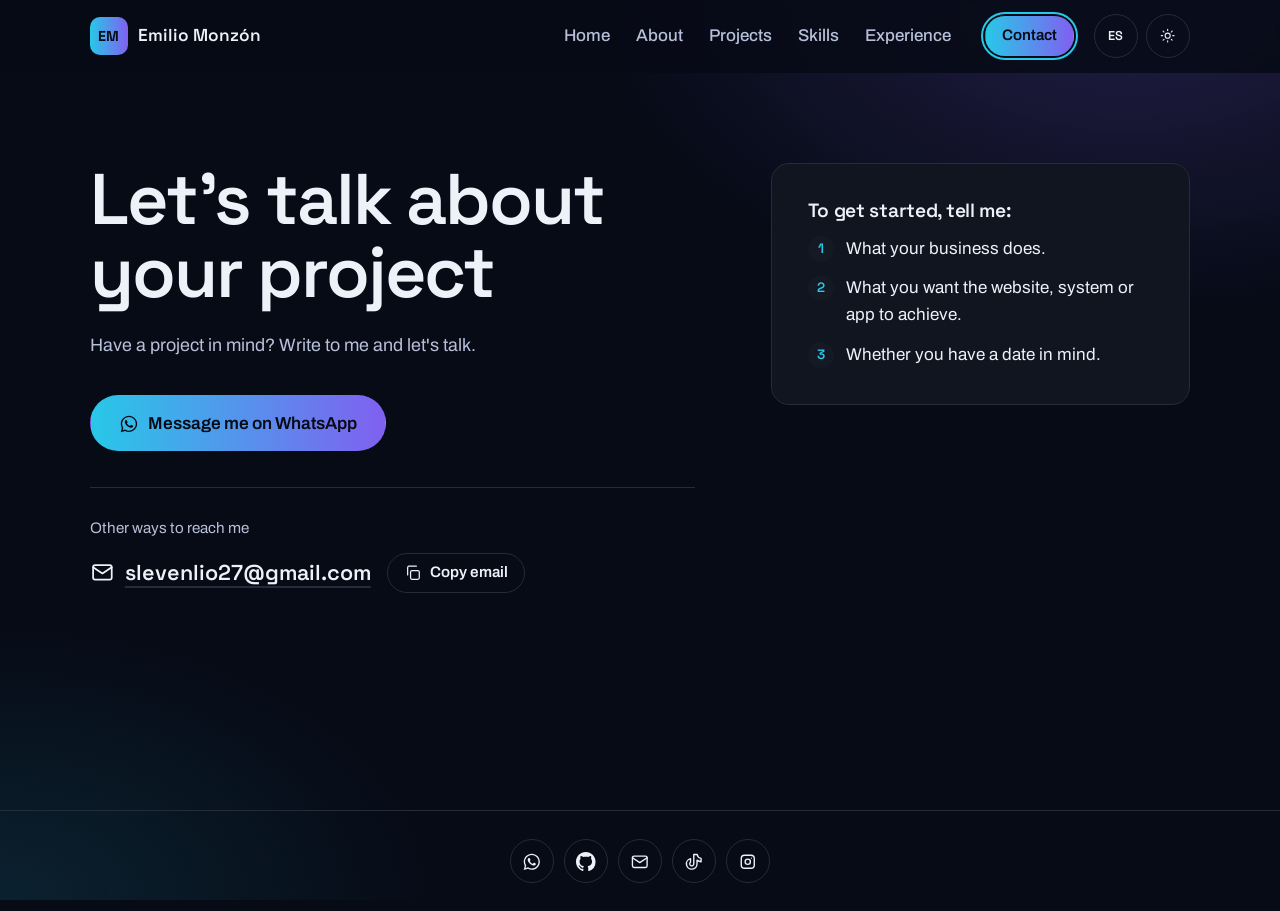
==== commit b8a2a75d: "SEO: contenido en el HTML, JSON-LD, descripciones, 404 y prerender automático Co-Authored-By: Claude" ====
--- a/contacto.html
+++ b/contacto.html
@@ -3,21 +3,21 @@
 <head>
 <meta charset="UTF-8">
 <meta name="viewport" content="width=device-width, initial-scale=1, viewport-fit=cover">
-<title>Contacto · Emilio Monzón</title>
-<meta name="description" content="¿Tienes un proyecto? Escríbeme por WhatsApp o correo y conversemos.">
-<link rel="canonical" href="https://slevenlio27.github.io/SlevenLio27/contacto.html">
+<title>Contacto · Cotiza tu sitio web, sistema o app · Emilio Monzón</title>
+<meta name="description" content="Cuéntame qué necesita tu negocio y lo construimos. Escríbeme por WhatsApp al +505 8603 6776 o por correo para cotizar tu sitio, sistema o app en Nicaragua.">
+<link rel="canonical" href="https://www.slevenlio27.com/contacto">
 <meta property="og:type" content="website">
 <meta property="og:locale" content="es_NI">
 <meta property="og:site_name" content="Emilio Monzón">
-<meta property="og:title" content="Contacto · Emilio Monzón">
-<meta property="og:description" content="¿Tienes un proyecto? Escríbeme por WhatsApp o correo y conversemos.">
-<meta property="og:url" content="https://slevenlio27.github.io/SlevenLio27/contacto.html">
-<meta property="og:image" content="https://slevenlio27.github.io/SlevenLio27/img/og.jpg">
+<meta property="og:title" content="Contacto · Cotiza tu sitio web, sistema o app · Emilio Monzón">
+<meta property="og:description" content="Cuéntame qué necesita tu negocio y lo construimos. Escríbeme por WhatsApp al +505 8603 6776 o por correo para cotizar tu sitio, sistema o app en Nicaragua.">
+<meta property="og:url" content="https://www.slevenlio27.com/contacto">
+<meta property="og:image" content="https://www.slevenlio27.com/img/og.jpg?v=2">
 <meta property="og:image:width" content="1200">
 <meta property="og:image:height" content="630">
 <meta property="og:image:alt" content="Emilio Monzón, desarrollador full stack, con capturas de sus proyectos">
 <meta name="twitter:card" content="summary_large_image">
-<meta name="twitter:image" content="https://slevenlio27.github.io/SlevenLio27/img/og.jpg">
+<meta name="twitter:image" content="https://www.slevenlio27.com/img/og.jpg?v=2">
 <meta name="theme-color" content="#070B16">
 <script>try{var m=localStorage.getItem("theme");if(m==="dark"||m==="light")document.documentElement.dataset.theme=m;}catch(e){}</script>
 <link rel="preconnect" href="https://fonts.googleapis.com">
@@ -25,10 +25,46 @@
 <link href="https://fonts.googleapis.com/css2?family=Archivo:wght@400;500;600&family=Space+Grotesk:wght@500;600;700&display=swap" rel="stylesheet">
 <link rel="stylesheet" href="css/estilos.css">
 <link rel="icon" href="data:image/svg+xml,<svg xmlns='http://www.w3.org/2000/svg' viewBox='0 0 32 32'><rect width='32' height='32' rx='8' fill='%2328C8E8'/><text x='16' y='21.5' font-family='Arial' font-weight='700' font-size='14' text-anchor='middle' fill='%23070B16'>EM</text></svg>">
+<!--ld:start--><script type="application/ld+json">{"@context":"https://schema.org","@graph":[{"@type":"WebSite","@id":"https://www.slevenlio27.com/#website","url":"https://www.slevenlio27.com/","name":"Emilio Monzón","inLanguage":"es","publisher":{"@id":"https://www.slevenlio27.com/#person"}},{"@type":"Person","@id":"https://www.slevenlio27.com/#person","name":"Emilio Monzón","jobTitle":"Desarrollador Full Stack","url":"https://www.slevenlio27.com/","image":"https://www.slevenlio27.com/img/subidas/whatsapp-image-2026-10-21-at-11-47-27-pm-1792648119784.jpg","description":"Emilio Monzón, desarrollador full stack: sitios web, sistemas y apps Android para negocios en Nicaragua.","address":{"@type":"PostalAddress","addressLocality":"Estelí","addressCountry":"NI"},"sameAs":["https://github.com/slevenlio27","https://www.tiktok.com/@slevenlio27","https://www.instagram.com/slevenlio27/?hl=es-la"],"knowsAbout":["Python","FastAPI","MySQL","PostgreSQL","React","Flutter","Git","Linux","VS Code","Supabase","Excel","Claude Code"]},{"@type":"ProfessionalService","@id":"https://www.slevenlio27.com/#service","name":"Emilio Monzón · Desarrollo web y móvil","url":"https://www.slevenlio27.com/","image":"https://www.slevenlio27.com/img/og.jpg","description":"Emilio Monzón, desarrollador full stack: sitios web, sistemas y apps Android para negocios en Nicaragua.","founder":{"@id":"https://www.slevenlio27.com/#person"},"areaServed":{"@type":"Country","name":"Nicaragua"},"address":{"@type":"PostalAddress","addressLocality":"Estelí","addressCountry":"NI"},"email":"slevenlio27@gmail.com","telephone":"+50586036776","makesOffer":[{"@type":"Offer","itemOffered":{"@type":"Service","name":"Sitios web y tiendas en línea"}},{"@type":"Offer","itemOffered":{"@type":"Service","name":"Sistemas con panel de administración"}},{"@type":"Offer","itemOffered":{"@type":"Service","name":"Apps Android"}}]},{"@type":"BreadcrumbList","itemListElement":[{"@type":"ListItem","position":1,"name":"Inicio","item":"https://www.slevenlio27.com/"},{"@type":"ListItem","position":2,"name":"Contacto","item":"https://www.slevenlio27.com/contacto"}]}]}</script><!--ld:end-->
 </head>
 <body data-page="contacto">
 <a class="skip" href="#main">Saltar al contenido</a>
-<div id="root"></div>
+<div id="root"><!--pre:start--><header class="site-header" id="header">
+  <div class="wrap header-row">
+    <a class="brand" href="/" aria-label="Emilio Monzón, Inicio">
+      <span class="brand-mark" aria-hidden="true">EM</span>
+      <span class="brand-name">Emilio Monzón</span>
+    </a>
+    <nav class="nav" id="nav" aria-label="Secciones">
+      <ul><li><a href="/">Inicio</a></li><li><a href="/sobre-mi">Sobre mí</a></li><li><a href="/proyectos">Proyectos</a></li><li><a href="/habilidades">Habilidades</a></li><li><a href="/experiencia">Experiencia</a></li></ul>
+      <a class="btn btn-cta btn-sm nav-cta" href="/contacto" aria-current="page">Contacto</a>
+      <div class="nav-tools"><button class="icon-btn" type="button" data-lang="" aria-label="View in English"><span class="lang-code">EN</span></button>
+      <button class="icon-btn" type="button" data-theme-toggle="" aria-label="Activar modo claro"><svg viewBox="0 0 24 24" fill="none" stroke="currentColor" stroke-width="1.7" stroke-linecap="round" stroke-linejoin="round" aria-hidden="true"><circle cx="12" cy="12" r="4"></circle><path d="M12 2v2M12 20v2M4.9 4.9l1.4 1.4M17.7 17.7l1.4 1.4M2 12h2M20 12h2M4.9 19.1l1.4-1.4M17.7 6.3l1.4-1.4"></path></svg></button></div>
+    </nav>
+    <div class="header-tools">
+      <div class="desk-tools"><button class="icon-btn" type="button" data-lang="" aria-label="View in English"><span class="lang-code">EN</span></button>
+      <button class="icon-btn" type="button" data-theme-toggle="" aria-label="Activar modo claro"><svg viewBox="0 0 24 24" fill="none" stroke="currentColor" stroke-width="1.7" stroke-linecap="round" stroke-linejoin="round" aria-hidden="true"><circle cx="12" cy="12" r="4"></circle><path d="M12 2v2M12 20v2M4.9 4.9l1.4 1.4M17.7 17.7l1.4 1.4M2 12h2M20 12h2M4.9 19.1l1.4-1.4M17.7 6.3l1.4-1.4"></path></svg></button></div>
+      <a class="btn btn-cta btn-sm mobile-cta" href="/contacto" aria-current="page">Contacto</a>
+      <button class="icon-btn menu-btn" type="button" data-menu="" aria-expanded="false" aria-controls="nav" aria-label="Menú"><svg viewBox="0 0 24 24" fill="none" stroke="currentColor" stroke-width="1.7" stroke-linecap="round" stroke-linejoin="round" aria-hidden="true"><path d="M4 7h16M4 12h16M4 17h16"></path></svg></button>
+    </div>
+  </div>
+</header><main id="main" class="page page-contacto"><section class="wrap contact">
+  <div class="contact-main">
+    <h1>Hablemos de tu proyecto</h1>
+    <p class="lead">¿Tienes un proyecto que deseas realizar? Escríbeme y conversemos.</p>
+    <div class="contact-actions"><a class="btn btn-cta btn-lg" href="https://wa.me/50586036776?text=Hola%20Emilio%2C%20vi%20tu%20portafolio%20y%20quiero%20hablar%20sobre%20un%20proyecto." target="_blank" rel="noopener"><svg viewBox="0 0 24 24" fill="currentColor" aria-hidden="true"><path d="M12.04 2C6.58 2 2.13 6.45 2.13 11.91c0 1.75.46 3.45 1.32 4.95L2.05 22l5.25-1.38a9.87 9.87 0 0 0 4.74 1.21c5.46 0 9.91-4.45 9.91-9.91S17.5 2 12.04 2Zm0 18.15c-1.48 0-2.93-.4-4.2-1.15l-.3-.18-3.12.82.83-3.04-.2-.31a8.2 8.2 0 0 1-1.26-4.38c0-4.54 3.7-8.24 8.25-8.24 4.54 0 8.24 3.7 8.24 8.24 0 4.55-3.7 8.24-8.24 8.24Zm4.52-6.16c-.25-.12-1.47-.72-1.69-.81-.23-.08-.39-.12-.56.13-.17.24-.64.8-.78.97-.15.17-.29.19-.54.06-.25-.12-1.05-.39-1.99-1.23-.74-.66-1.23-1.47-1.38-1.72-.14-.25-.01-.38.11-.5.11-.11.25-.29.37-.43.13-.15.17-.25.25-.42.08-.17.04-.31-.02-.43-.06-.13-.56-1.34-.76-1.84-.2-.48-.41-.42-.56-.43h-.48c-.17 0-.43.06-.66.31-.22.25-.86.85-.86 2.07 0 1.22.89 2.4 1.01 2.56.12.17 1.75 2.67 4.23 3.74.59.26 1.05.41 1.41.52.59.19 1.13.16 1.56.1.48-.07 1.47-.6 1.67-1.18.21-.58.21-1.07.15-1.18-.06-.1-.22-.16-.47-.28Z"></path></svg><span>Escríbeme por WhatsApp</span></a></div>
+    <div class="email-row"><p class="contact-alt">Otras formas de contacto</p>
+      <a class="email-link" href="mailto:slevenlio27@gmail.com"><svg viewBox="0 0 24 24" fill="none" stroke="currentColor" stroke-width="1.7" stroke-linecap="round" stroke-linejoin="round" aria-hidden="true"><rect x="3" y="5" width="18" height="14" rx="2"></rect><path d="m3 7 9 6 9-6"></path></svg><span>slevenlio27@gmail.com</span></a>
+      <button class="btn btn-ghost btn-sm" type="button" data-copy=""><svg viewBox="0 0 24 24" fill="none" stroke="currentColor" stroke-width="1.7" stroke-linecap="round" stroke-linejoin="round" aria-hidden="true"><rect x="9" y="9" width="12" height="12" rx="2"></rect><path d="M5 15V5a2 2 0 0 1 2-2h10"></path></svg><span>Copiar correo</span></button>
+      <span class="visually-hidden" role="status" aria-live="polite" data-copy-status=""></span>
+    </div>
+    
+  </div>
+  <aside class="brief" aria-labelledby="brief-title">
+    <h2 id="brief-title">Para empezar, cuéntame:</h2>
+    <ol><li>A qué se dedica tu negocio.</li><li>Qué quieres lograr con la web, el sistema o la app.</li><li>Si tienes una fecha en mente.</li></ol>
+  </aside>
+</section></main><footer class="site-footer"><div class="wrap footer-row"><ul class="socials "><li><a href="https://wa.me/50586036776?text=Hola%20Emilio%2C%20vi%20tu%20portafolio%20y%20quiero%20hablar%20sobre%20un%20proyecto." aria-label="WhatsApp" target="_blank" rel="noopener"><svg viewBox="0 0 24 24" fill="currentColor" aria-hidden="true"><path d="M12.04 2C6.58 2 2.13 6.45 2.13 11.91c0 1.75.46 3.45 1.32 4.95L2.05 22l5.25-1.38a9.87 9.87 0 0 0 4.74 1.21c5.46 0 9.91-4.45 9.91-9.91S17.5 2 12.04 2Zm0 18.15c-1.48 0-2.93-.4-4.2-1.15l-.3-.18-3.12.82.83-3.04-.2-.31a8.2 8.2 0 0 1-1.26-4.38c0-4.54 3.7-8.24 8.25-8.24 4.54 0 8.24 3.7 8.24 8.24 0 4.55-3.7 8.24-8.24 8.24Zm4.52-6.16c-.25-.12-1.47-.72-1.69-.81-.23-.08-.39-.12-.56.13-.17.24-.64.8-.78.97-.15.17-.29.19-.54.06-.25-.12-1.05-.39-1.99-1.23-.74-.66-1.23-1.47-1.38-1.72-.14-.25-.01-.38.11-.5.11-.11.25-.29.37-.43.13-.15.17-.25.25-.42.08-.17.04-.31-.02-.43-.06-.13-.56-1.34-.76-1.84-.2-.48-.41-.42-.56-.43h-.48c-.17 0-.43.06-.66.31-.22.25-.86.85-.86 2.07 0 1.22.89 2.4 1.01 2.56.12.17 1.75 2.67 4.23 3.74.59.26 1.05.41 1.41.52.59.19 1.13.16 1.56.1.48-.07 1.47-.6 1.67-1.18.21-.58.21-1.07.15-1.18-.06-.1-.22-.16-.47-.28Z"></path></svg></a></li><li><a href="https://github.com/slevenlio27" aria-label="GitHub" target="_blank" rel="noopener"><svg viewBox="0 0 16 16" fill="currentColor" aria-hidden="true"><path d="M8 0C3.58 0 0 3.58 0 8c0 3.54 2.29 6.53 5.47 7.59.4.07.55-.17.55-.38 0-.19-.01-.82-.01-1.49-2.01.37-2.53-.49-2.69-.94-.09-.23-.48-.94-.82-1.13-.28-.15-.68-.52-.01-.53.63-.01 1.08.58 1.23.82.72 1.21 1.87.87 2.33.66.07-.52.28-.87.51-1.07-1.78-.2-3.64-.89-3.64-3.95 0-.87.31-1.59.82-2.15-.08-.2-.36-1.02.08-2.12 0 0 .67-.21 2.2.82.64-.18 1.32-.27 2-.27.68 0 1.36.09 2 .27 1.53-1.04 2.2-.82 2.2-.82.44 1.1.16 1.92.08 2.12.51.56.82 1.27.82 2.15 0 3.07-1.87 3.75-3.65 3.95.29.25.54.73.54 1.48 0 1.07-.01 1.93-.01 2.2 0 .21.15.46.55.38A8.01 8.01 0 0 0 16 8c0-4.42-3.58-8-8-8z"></path></svg></a></li><li><a href="mailto:slevenlio27@gmail.com" aria-label="Email"><svg viewBox="0 0 24 24" fill="none" stroke="currentColor" stroke-width="1.7" stroke-linecap="round" stroke-linejoin="round" aria-hidden="true"><rect x="3" y="5" width="18" height="14" rx="2"></rect><path d="m3 7 9 6 9-6"></path></svg></a></li><li><a href="https://www.tiktok.com/@slevenlio27" aria-label="TikTok" target="_blank" rel="noopener"><svg viewBox="0 0 24 24" fill="none" stroke="currentColor" stroke-width="1.7" stroke-linecap="round" stroke-linejoin="round" aria-hidden="true"><path d="M21 7.9v4a10 10 0 0 1-5-1.9v4.5a6.5 6.5 0 1 1-8-6.3v4.3a2.5 2.5 0 1 0 4 2V3h4.1A6 6 0 0 0 21 7.9z"></path></svg></a></li><li><a href="https://www.instagram.com/slevenlio27/?hl=es-la" aria-label="Instagram" target="_blank" rel="noopener"><svg viewBox="0 0 24 24" fill="none" stroke="currentColor" stroke-width="1.7" stroke-linecap="round" stroke-linejoin="round" aria-hidden="true"><rect x="4" y="4" width="16" height="16" rx="4"></rect><circle cx="12" cy="12" r="3.2"></circle><path d="M16.5 7.5v.01"></path></svg></a></li></ul></div></footer><!--pre:end--></div>
 <noscript><p style="padding:2rem">Este sitio necesita JavaScript para mostrar su contenido.</p></noscript>
 <script src="js/app.js"></script>
 </body>
--- a/css/estilos.css
+++ b/css/estilos.css
@@ -196,7 +196,7 @@
 /* pie: solo redes */
 .site-footer { border-top: 1px solid var(--line); }
 .cta-band + .site-footer { border-top: 0; }
-.page-inicio + .site-footer { margin-top: clamp(64px, 9vw, 120px); }
+main + .site-footer { margin-top: clamp(64px, 9vw, 120px); }
 .footer-row { display: flex; justify-content: center; padding-block: 28px; }
 .socials { display: flex; gap: 10px; }
 .socials a { display: grid; place-items: center; width: 44px; height: 44px; border-radius: 999px; border: 1.5px solid var(--line); color: var(--ink); }
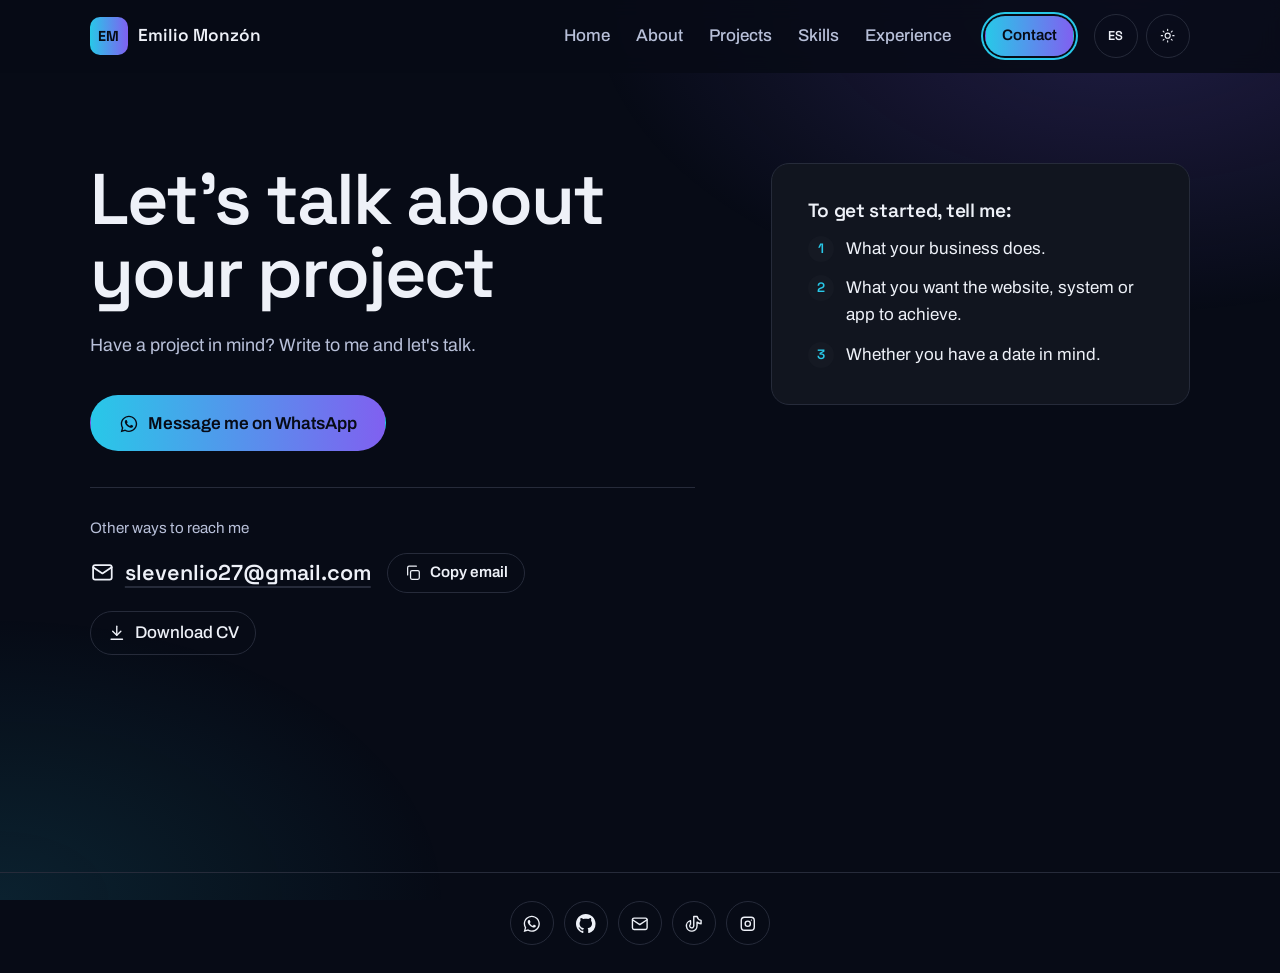
==== commit 4371c224: "Actualiza HTML prerenderizado [skip ci]" ====
--- a/contacto.html
+++ b/contacto.html
@@ -25,7 +25,7 @@
 <link href="https://fonts.googleapis.com/css2?family=Archivo:wght@400;500;600&family=Space+Grotesk:wght@500;600;700&display=swap" rel="stylesheet">
 <link rel="stylesheet" href="css/estilos.css">
 <link rel="icon" href="data:image/svg+xml,<svg xmlns='http://www.w3.org/2000/svg' viewBox='0 0 32 32'><rect width='32' height='32' rx='8' fill='%2328C8E8'/><text x='16' y='21.5' font-family='Arial' font-weight='700' font-size='14' text-anchor='middle' fill='%23070B16'>EM</text></svg>">
-<!--ld:start--><script type="application/ld+json">{"@context":"https://schema.org","@graph":[{"@type":"WebSite","@id":"https://www.slevenlio27.com/#website","url":"https://www.slevenlio27.com/","name":"Emilio Monzón","inLanguage":"es","publisher":{"@id":"https://www.slevenlio27.com/#person"}},{"@type":"Person","@id":"https://www.slevenlio27.com/#person","name":"Emilio Monzón","jobTitle":"Desarrollador Full Stack","url":"https://www.slevenlio27.com/","image":"https://www.slevenlio27.com/img/subidas/whatsapp-image-2026-10-21-at-11-47-27-pm-1792648119784.jpg","description":"Emilio Monzón, desarrollador full stack: sitios web, sistemas y apps Android para negocios en Nicaragua.","address":{"@type":"PostalAddress","addressLocality":"Estelí","addressCountry":"NI"},"sameAs":["https://github.com/slevenlio27","https://www.tiktok.com/@slevenlio27","https://www.instagram.com/slevenlio27/?hl=es-la"],"knowsAbout":["Python","FastAPI","MySQL","PostgreSQL","React","Flutter","Git","Linux","VS Code","Supabase","Excel","Claude Code"]},{"@type":"ProfessionalService","@id":"https://www.slevenlio27.com/#service","name":"Emilio Monzón · Desarrollo web y móvil","url":"https://www.slevenlio27.com/","image":"https://www.slevenlio27.com/img/og.jpg","description":"Emilio Monzón, desarrollador full stack: sitios web, sistemas y apps Android para negocios en Nicaragua.","founder":{"@id":"https://www.slevenlio27.com/#person"},"areaServed":{"@type":"Country","name":"Nicaragua"},"address":{"@type":"PostalAddress","addressLocality":"Estelí","addressCountry":"NI"},"email":"slevenlio27@gmail.com","telephone":"+50586036776","makesOffer":[{"@type":"Offer","itemOffered":{"@type":"Service","name":"Sitios web y tiendas en línea"}},{"@type":"Offer","itemOffered":{"@type":"Service","name":"Sistemas con panel de administración"}},{"@type":"Offer","itemOffered":{"@type":"Service","name":"Apps Android"}}]},{"@type":"BreadcrumbList","itemListElement":[{"@type":"ListItem","position":1,"name":"Inicio","item":"https://www.slevenlio27.com/"},{"@type":"ListItem","position":2,"name":"Contacto","item":"https://www.slevenlio27.com/contacto"}]}]}</script><!--ld:end-->
+<!--ld:start--><script type="application/ld+json">{"@context":"https://schema.org","@graph":[{"@type":"WebSite","@id":"https://www.slevenlio27.com/#website","url":"https://www.slevenlio27.com/","name":"Emilio Monzón","inLanguage":"es","publisher":{"@id":"https://www.slevenlio27.com/#person"}},{"@type":"Person","@id":"https://www.slevenlio27.com/#person","name":"Emilio Monzón","jobTitle":"Desarrollador Full Stack","url":"https://www.slevenlio27.com/","image":"https://www.slevenlio27.com/img/subidas/whatsapp-image-2026-10-21-at-11-47-27-pm-1792648119784.jpg","description":"Emilio Monzón, desarrollador full stack: sitios web, sistemas y apps Android para negocios en Nicaragua.","address":{"@type":"PostalAddress","addressLocality":"Estelí","addressCountry":"NI"},"sameAs":["https://github.com/slevenlio27","https://www.tiktok.com/@slevenlio27","https://www.instagram.com/slevenlio27/?hl=es-la"],"knowsAbout":["Python","FastAPI","MySQL","PostgreSQL","React","Flutter","Git","Linux","VS Code","Supabase","Excel","Claude Code","Gemini"]},{"@type":"ProfessionalService","@id":"https://www.slevenlio27.com/#service","name":"Emilio Monzón · Desarrollo web y móvil","url":"https://www.slevenlio27.com/","image":"https://www.slevenlio27.com/img/og.jpg","description":"Emilio Monzón, desarrollador full stack: sitios web, sistemas y apps Android para negocios en Nicaragua.","founder":{"@id":"https://www.slevenlio27.com/#person"},"areaServed":{"@type":"Country","name":"Nicaragua"},"address":{"@type":"PostalAddress","addressLocality":"Estelí","addressCountry":"NI"},"email":"slevenlio27@gmail.com","telephone":"+50586036776","makesOffer":[{"@type":"Offer","itemOffered":{"@type":"Service","name":"Sitios web y tiendas en línea"}},{"@type":"Offer","itemOffered":{"@type":"Service","name":"Sistemas con panel de administración"}},{"@type":"Offer","itemOffered":{"@type":"Service","name":"Apps Android"}}]},{"@type":"BreadcrumbList","itemListElement":[{"@type":"ListItem","position":1,"name":"Inicio","item":"https://www.slevenlio27.com/"},{"@type":"ListItem","position":2,"name":"Contacto","item":"https://www.slevenlio27.com/contacto"}]}]}</script><!--ld:end-->
 </head>
 <body data-page="contacto">
 <a class="skip" href="#main">Saltar al contenido</a>
@@ -58,7 +58,7 @@
       <button class="btn btn-ghost btn-sm" type="button" data-copy=""><svg viewBox="0 0 24 24" fill="none" stroke="currentColor" stroke-width="1.7" stroke-linecap="round" stroke-linejoin="round" aria-hidden="true"><rect x="9" y="9" width="12" height="12" rx="2"></rect><path d="M5 15V5a2 2 0 0 1 2-2h10"></path></svg><span>Copiar correo</span></button>
       <span class="visually-hidden" role="status" aria-live="polite" data-copy-status=""></span>
     </div>
-    
+    <ul class="contact-more"><li><a href="archivos/cv-norman-peralta-1795742427002.pdf" download="CV_Norman_Peralta.pdf"><svg viewBox="0 0 24 24" fill="none" stroke="currentColor" stroke-width="1.7" stroke-linecap="round" stroke-linejoin="round" aria-hidden="true"><path d="M12 4v11"></path><path d="m7 10 5 5 5-5"></path><path d="M5 20h14"></path></svg><span>Descargar CV</span></a></li></ul>
   </div>
   <aside class="brief" aria-labelledby="brief-title">
     <h2 id="brief-title">Para empezar, cuéntame:</h2>
